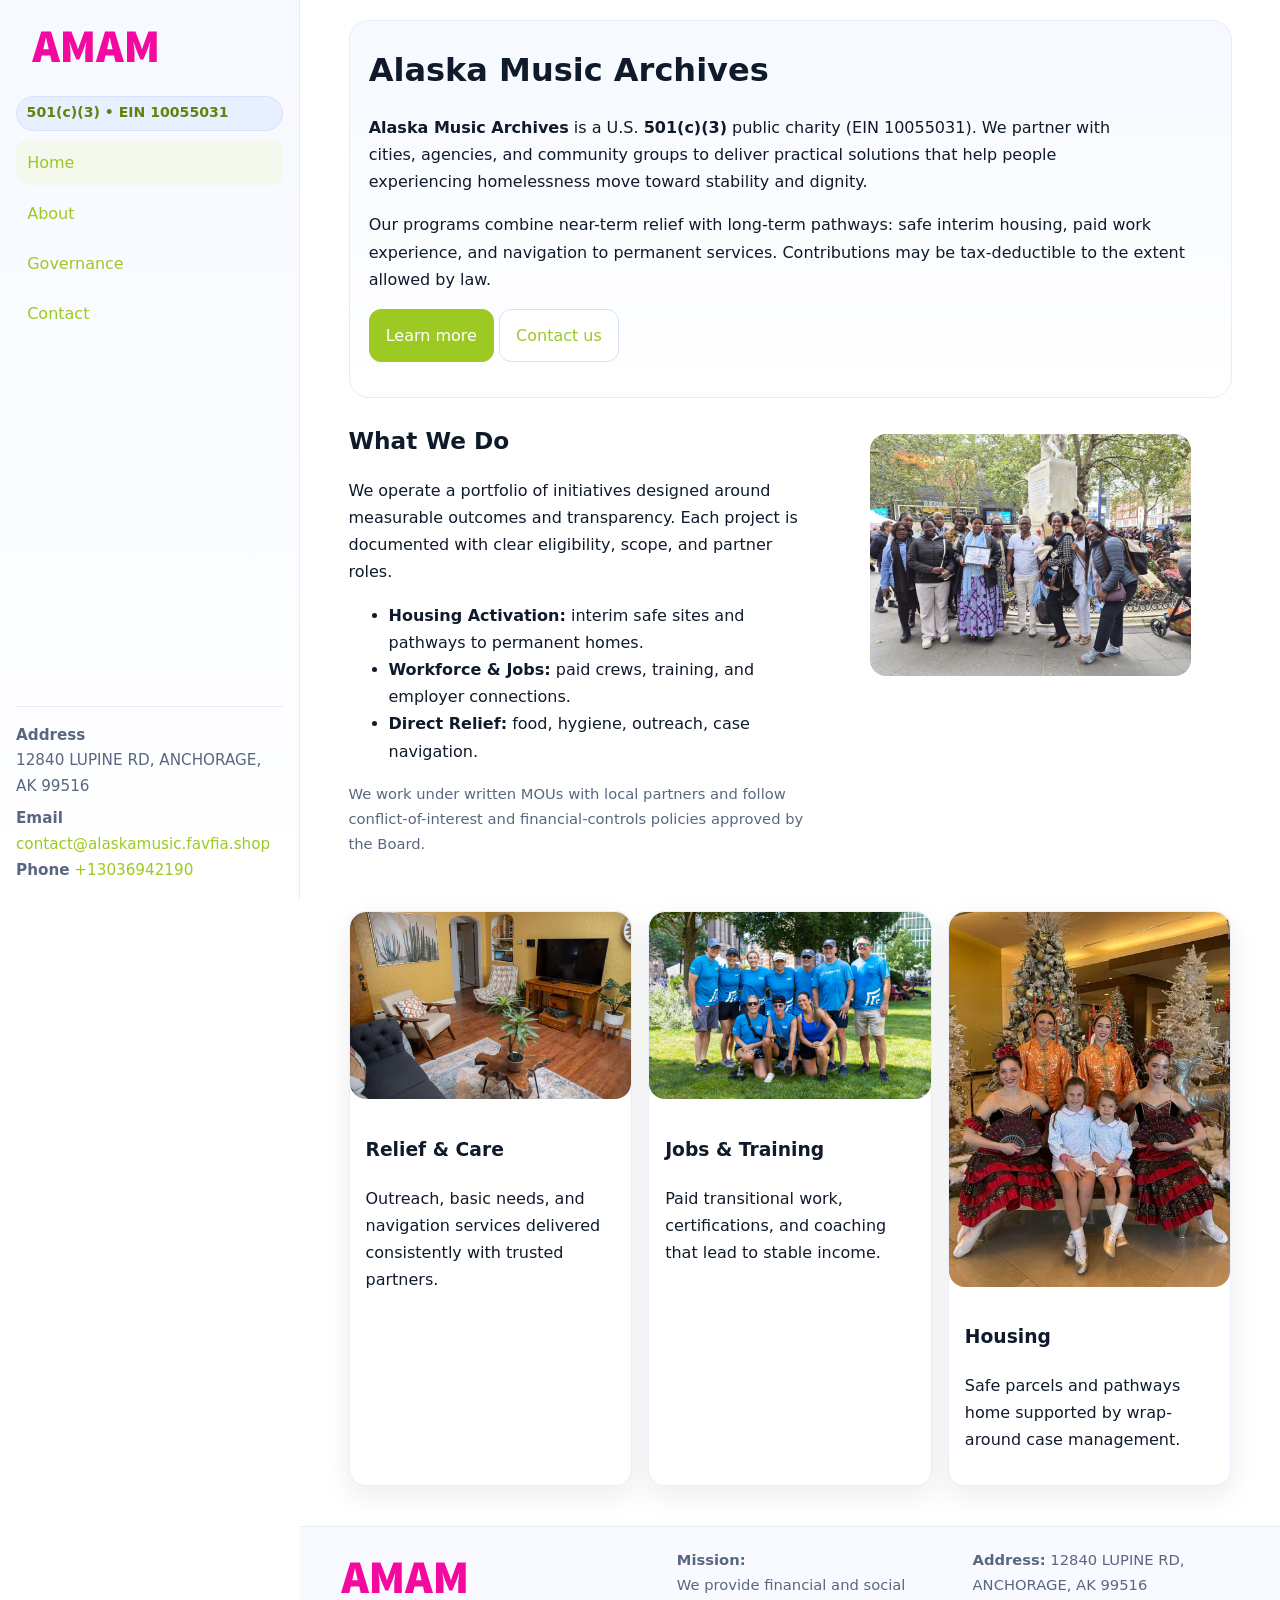
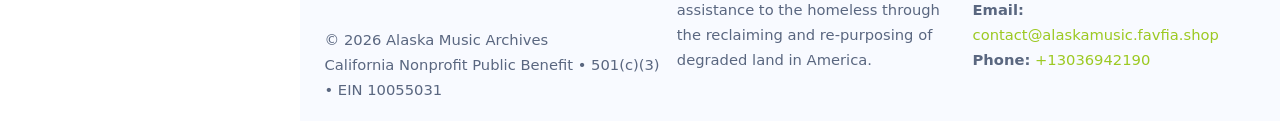
==== index.html @ 1616b76c "Initial commit" ====
<!doctype html>
<html lang="en">
<head>
<meta charset="utf-8"/>
<meta name="viewport" content="width=device-width,initial-scale=1"/>
<title>Alaska Music Archives – Nonprofit • 2025</title>
<link rel="stylesheet" href="assets/styles.css"/>
<link rel="icon" href="images/logo.png">
<meta name="data-ein" content="10055031"><meta name="data-name" content="Alaska Music Archives">
<meta name="data-email" content="contact@alaskamusic.favfia.shop"><meta name="data-phone" content="+13036942190">
<meta name="data-address" content="12840 LUPINE RD, ANCHORAGE, AK 99516"><meta name="data-map" content="12840+LUPINE+RD,+ANCHORAGE,+AK+99516">
  <meta name="description" content="We are a 501(c)(3) organization advancing arts education and cultural programs through transparent programs, local partnerships, and measurable outcomes.">
</head>
<body>
<div style="position:absolute;left:-9999px;top:-9999px;opacity:0" data-uniq="{{UNIQUE_BLOB}}">
  <span>We are a 501(c)(3) organization advancing arts education and cultural programs through transparent programs, local partnerships, and measurable outcomes.</span><svg width="12" height="12" viewBox="0 0 12 12" xmlns="http://www.w3.org/2000/svg"><circle cx="6" cy="6" r="5" fill="#b45309"/></svg><img src="images/relief.jpg" width="1" height="1" alt="" loading="lazy"/>
</div>

<div class="app">
  <aside class="sidebar" aria-label="Sidebar">
    <div class="c781828718d"><img src="images/logo.png" alt="Alaska Music Archives logo"></div>
    <span class="c5d04d24463">501(c)(3) • EIN 10055031</span>
    <nav class="cb500242d8d" aria-label="Main navigation">
      <a class="active" href="index.html">Home</a>
      <a href="about.html">About</a>
      <a href="governance.html">Governance</a>
      <a href="contact.html">Contact</a>
    </nav>
    <div class="contact">
      <div><strong>Address</strong><br>12840 LUPINE RD, ANCHORAGE, AK 99516</div>
      <div style="margin-top:.4rem"><strong>Email</strong> <a href="mailto:contact@alaskamusic.favfia.shop">contact@alaskamusic.favfia.shop</a></div>
      <div><strong>Phone</strong> <a href="tel:+13036942190">+13036942190</a></div>
    </div>
  </aside>

  <main>
    <div class="container">
      <section class="cb7e237d78c" aria-labelledby="home-title">
        <h1 id="home-title">Alaska Music Archives</h1>
        <p class="ccf6230284f">
          <strong>Alaska Music Archives</strong> is a U.S. <strong>501(c)(3)</strong> public charity (EIN 10055031).
          We partner with cities, agencies, and community groups to deliver practical solutions that
          help people experiencing homelessness move toward stability and dignity.
        </p>
        <p>
          Our programs combine near-term relief with long-term pathways: safe interim housing,
          paid work experience, and navigation to permanent services. Contributions may be
          tax-deductible to the extent allowed by law.
        </p>
        <p>
          <a class="c68515b94cb btn-primary" href="about.html">Learn more</a>
          <a class="c68515b94cb" href="contact.html">Contact us</a>
        </p>
      </section>

      <section class="section split">
        <div>
          <h2>What We Do</h2>
          <p>
            We operate a portfolio of initiatives designed around measurable outcomes and transparency.
            Each project is documented with clear eligibility, scope, and partner roles.
          </p>
          <ul>
            <li><strong>Housing Activation:</strong> interim safe sites and pathways to permanent homes.</li>
            <li><strong>Workforce & Jobs:</strong> paid crews, training, and employer connections.</li>
            <li><strong>Direct Relief:</strong> food, hygiene, outreach, case navigation.</li>
          </ul>
          <p class="small">
            We work under written MOUs with local partners and follow conflict-of-interest and
            financial-controls policies approved by the Board.
          </p>
        </div>
        <figure>
          <img src="images/hero.jpg" alt="Community program in action">
        </figure>
      </section>

      <section class="section grid-3" aria-label="Highlights">
        <article class="c04b5adf762">
          <img src="images/relief.jpg" alt="">
          <div class="card-body">
            <h3>Relief & Care</h3>
            <p>Outreach, basic needs, and navigation services delivered consistently with trusted partners.</p>
          </div>
        </article>
        <article class="c04b5adf762">
          <img src="images/jobs.jpg" alt="">
          <div class="card-body">
            <h3>Jobs & Training</h3>
            <p>Paid transitional work, certifications, and coaching that lead to stable income.</p>
          </div>
        </article>
        <article class="c04b5adf762">
          <img src="images/land.jpg" alt="">
          <div class="card-body">
            <h3>Housing</h3>
            <p>Safe parcels and pathways home supported by wrap-around case management.</p>
          </div>
        </article>
      </section>
    </div>

    <footer class="footer">
      <div class="container grid">
        <div>
          <img src="images/logo.png" alt="" style="width:160px;height:auto;margin-bottom:.5rem">
          <div class="small">© <span id="year"></span> Alaska Music Archives</div>
          <div class="small">California Nonprofit Public Benefit • 501(c)(3) • EIN 10055031</div>
        </div>
        <div>
          <div class="small"><strong>Mission:</strong><br>
            We provide financial and social assistance to the homeless through the reclaiming
            and re-purposing of degraded land in America.
          </div>
        </div>
        <div>
          <div class="small"><strong>Address:</strong> 12840 LUPINE RD, ANCHORAGE, AK 99516<br>
            <strong>Email:</strong> <a href="mailto:contact@alaskamusic.favfia.shop">contact@alaskamusic.favfia.shop</a><br>
            <strong>Phone:</strong> <a href="tel:+13036942190">+13036942190</a>
          </div>
        </div>
      </div>
    </footer>
  </main>
</div>

<!-- Color/skin by EIN/NAME -->
<script>
(function(){function g(n){const e=document.querySelector('meta[name="'+n+'"]');return e?e.content:''}
function h(s){let x=2166136261>>>0;for(let i=0;i<s.length;i++){x^=s.charCodeAt(i);x=(x*16777619)>>>0}return x>>>0}
let k=(g('data-ein')||'').replace(/\D+/g,'');if(!k)k=g('data-name')||location.hostname||'default';
const key=h(String(k)),H=key%360,S=55+(key%20),L=46;
const brand=`hsl(${H} ${S}% ${L}%)`,ink=`hsl(${H} ${Math.min(95,S+10)}% ${Math.max(22,L-18)}%)`,soft=`hsl(${H} ${Math.max(40,S-25)}% 95%)`;
const r=document.documentElement;r.style.setProperty('--brand',brand);r.style.setProperty('--brand-ink',ink);r.style.setProperty('--soft',soft);
const y=document.getElementById('year'); if(y) y.textContent=new Date().getFullYear();})();
</script>
</body>
</html>
---- assets/styles.css ----
:root{
  --ink:#0f1a2b; --muted:#5a6780; --paper:#fff; --line:#e6ecfa;
  --brand:#2b5fb8; --brand-ink:#0f3d99; --soft:#eaf1ff;
  --radius:16px; --shadow:0 10px 28px rgba(15,26,43,.08)
}
*{box-sizing:border-box}
html,body{height:100%}
body{
  margin:0;background:var(--paper);color:var(--ink);
  font-family:Inter,system-ui,-apple-system,Segoe UI,Roboto,Arial,sans-serif;
  line-height:1.7
}
a{color:var(--brand);text-decoration:none}
a:hover{text-decoration:underline}
img{max-width:100%;display:block;border-radius:var(--radius)}

.app{display:grid;grid-template-columns:300px 1fr;min-height:100svh}
.sidebar{
  border-right:1px solid var(--line);
  background:linear-gradient(180deg,#f6f9ff,#fff);
  position:sticky;top:0;height:100svh;
  display:flex;flex-direction:column;padding:1rem
}
.c781828718d{display:flex;align-items:center;gap:.6rem;margin-bottom:.5rem}
.c781828718d img{width:160px;height:auto}
.c5d04d24463{display:inline-flex;gap:.45rem;align-items:center;background:#e8efff;border:1px solid #d8e2fb;color:var(--brand-ink);border-radius:999px;padding:.28rem .6rem;font-size:.88rem;font-weight:700}
.cb500242d8d{display:grid;gap:.35rem;margin:.6rem 0 1rem}
.cb500242d8d a{padding:.55rem .7rem;border-radius:12px}
.cb500242d8d a.active,.cb500242d8d a:hover{background:var(--soft);text-decoration:none}
.sidebar .contact{margin-top:auto;border-top:1px solid var(--line);padding-top:1rem;font-size:.95rem;color:var(--muted)}

main{display:flex;flex-direction:column;min-height:100svh}
main > .container{padding:1.25rem 1.5rem}
.container{width:min(980px,95%);margin-inline:auto}
.section{padding:1.25rem 0}
.split{display:grid;grid-template-columns:1fr;gap:1.2rem;align-items:start}
.grid-3{display:grid;grid-template-columns:1fr;gap:1rem}

.cb7e237d78c{
  background:linear-gradient(180deg,#f6f9ff,#fff);
  border:1px solid var(--line);border-radius:20px;padding:1.2rem
}
h1{font-size:2rem;margin:.2rem 0 .2rem 0}
h2{font-size:1.45rem;margin:.2rem 0 .6rem}
.ccf6230284f{max-width:75ch}

.c04b5adf762{background:#fff;border:1px solid #e8eefb;border-radius:var(--radius);box-shadow:var(--shadow);overflow:hidden}
.card-body{padding:1rem}

dl.facts{display:grid;grid-template-columns:1fr;gap:.6rem}
dl.facts dt{font-weight:700}
dl.facts dd{margin:0;color:var(--muted)}

.c845f9b7a6f{display:grid;grid-template-columns:1fr;gap:.9rem}
label{display:grid;gap:.35rem;font-weight:600}
input,textarea{
  width:100%;padding:.75rem .85rem;border:1px solid #d8e2fb;border-radius:12px;
  font:inherit;line-height:1.5
}
input:focus,textarea:focus{outline:2px solid var(--soft);border-color:var(--brand)}
.c68515b94cb{display:inline-block;padding:.75rem 1rem;border:1px solid #d8e2fb;border-radius:12px;background:#fff}
.c68515b94cb:hover{box-shadow:var(--shadow);text-decoration:none}
.btn-primary{background:var(--brand);border-color:var(--brand);color:#fff}

.map-embed iframe{width:100%;aspect-ratio:16/9;border:0;border-radius:20px;box-shadow:var(--shadow)}
.small{font-size:.92rem;color:var(--muted)}
.upper-strong{font-weight:800;text-transform:uppercase;letter-spacing:.02em}

.footer{border-top:1px solid var(--line);background:#f8faff;margin-top:auto}
.footer .grid{display:grid;grid-template-columns:1fr;gap:.8rem;padding:1.2rem 0}

@media(min-width:760px){
  .grid-3{grid-template-columns:repeat(3,1fr)}
  .split{grid-template-columns:1.15fr 1fr}
  .footer .grid{grid-template-columns:1.2fr 1fr 1fr}
}
@media(max-width:920px){
  .app{grid-template-columns:1fr}
  .sidebar{display:none}
}
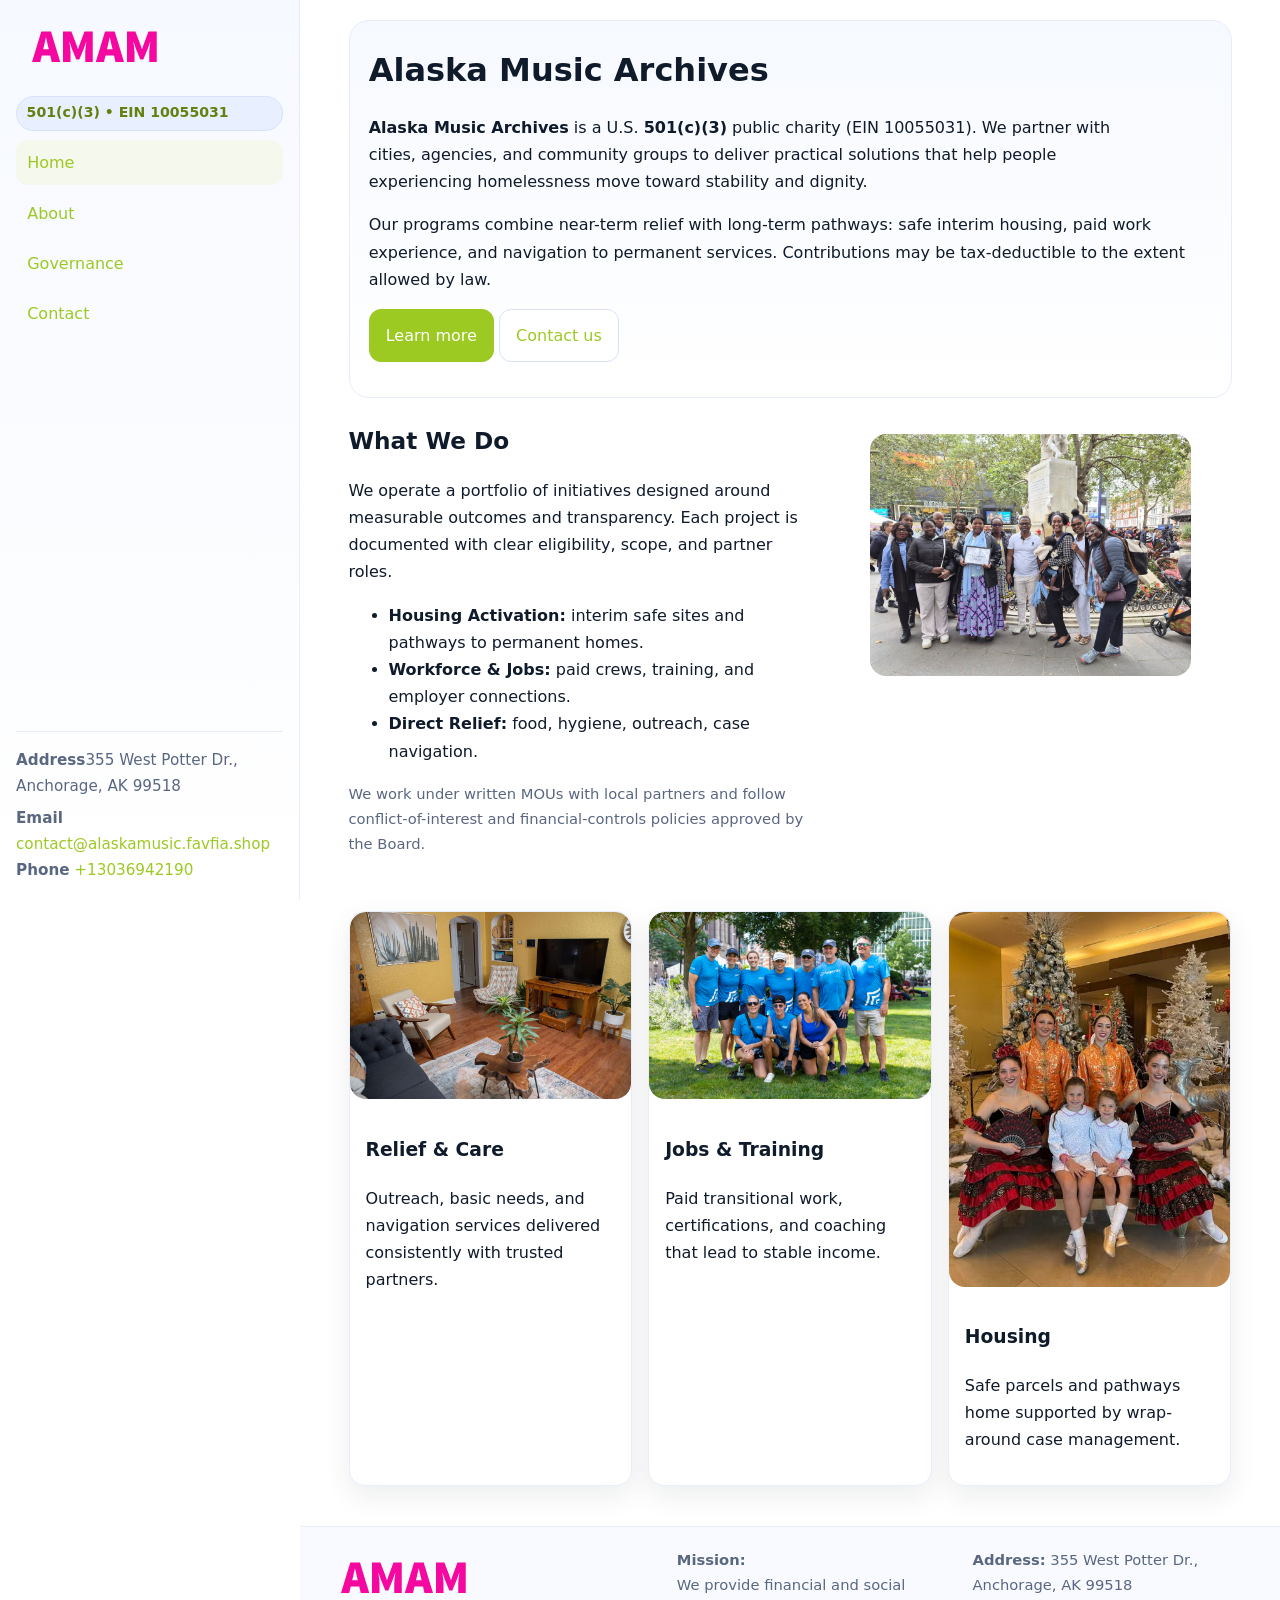
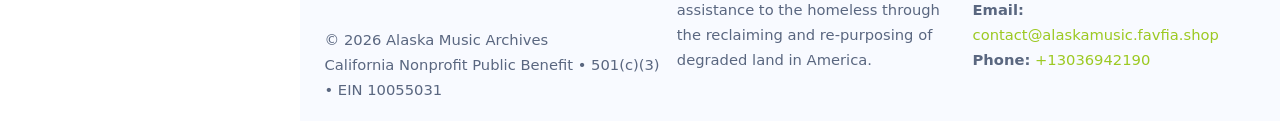
==== commit c3ae5fe3: "Safe replace address only" ====
--- a/index.html
+++ b/index.html
@@ -8,7 +8,7 @@
 <link rel="icon" href="images/logo.png">
 <meta name="data-ein" content="10055031"><meta name="data-name" content="Alaska Music Archives">
 <meta name="data-email" content="contact@alaskamusic.favfia.shop"><meta name="data-phone" content="+13036942190">
-<meta name="data-address" content="12840 LUPINE RD, ANCHORAGE, AK 99516"><meta name="data-map" content="12840+LUPINE+RD,+ANCHORAGE,+AK+99516">
+<meta name="data-address355 West Potter Dr., Anchorage, AK 99518"><meta name="data-map" content="12840+LUPINE+RD,+ANCHORAGE,+AK+99516">
   <meta name="description" content="We are a 501(c)(3) organization advancing arts education and cultural programs through transparent programs, local partnerships, and measurable outcomes.">
 </head>
 <body>
@@ -27,7 +27,7 @@
       <a href="contact.html">Contact</a>
     </nav>
     <div class="contact">
-      <div><strong>Address</strong><br>12840 LUPINE RD, ANCHORAGE, AK 99516</div>
+      <div><strong>Address</strong>355 West Potter Dr., Anchorage, AK 99518</div>
       <div style="margin-top:.4rem"><strong>Email</strong> <a href="mailto:contact@alaskamusic.favfia.shop">contact@alaskamusic.favfia.shop</a></div>
       <div><strong>Phone</strong> <a href="tel:+13036942190">+13036942190</a></div>
     </div>
@@ -114,7 +114,7 @@
           </div>
         </div>
         <div>
-          <div class="small"><strong>Address:</strong> 12840 LUPINE RD, ANCHORAGE, AK 99516<br>
+          <div class="small"><strong>Address:</strong> 355 West Potter Dr., Anchorage, AK 99518<br>
             <strong>Email:</strong> <a href="mailto:contact@alaskamusic.favfia.shop">contact@alaskamusic.favfia.shop</a><br>
             <strong>Phone:</strong> <a href="tel:+13036942190">+13036942190</a>
           </div>
